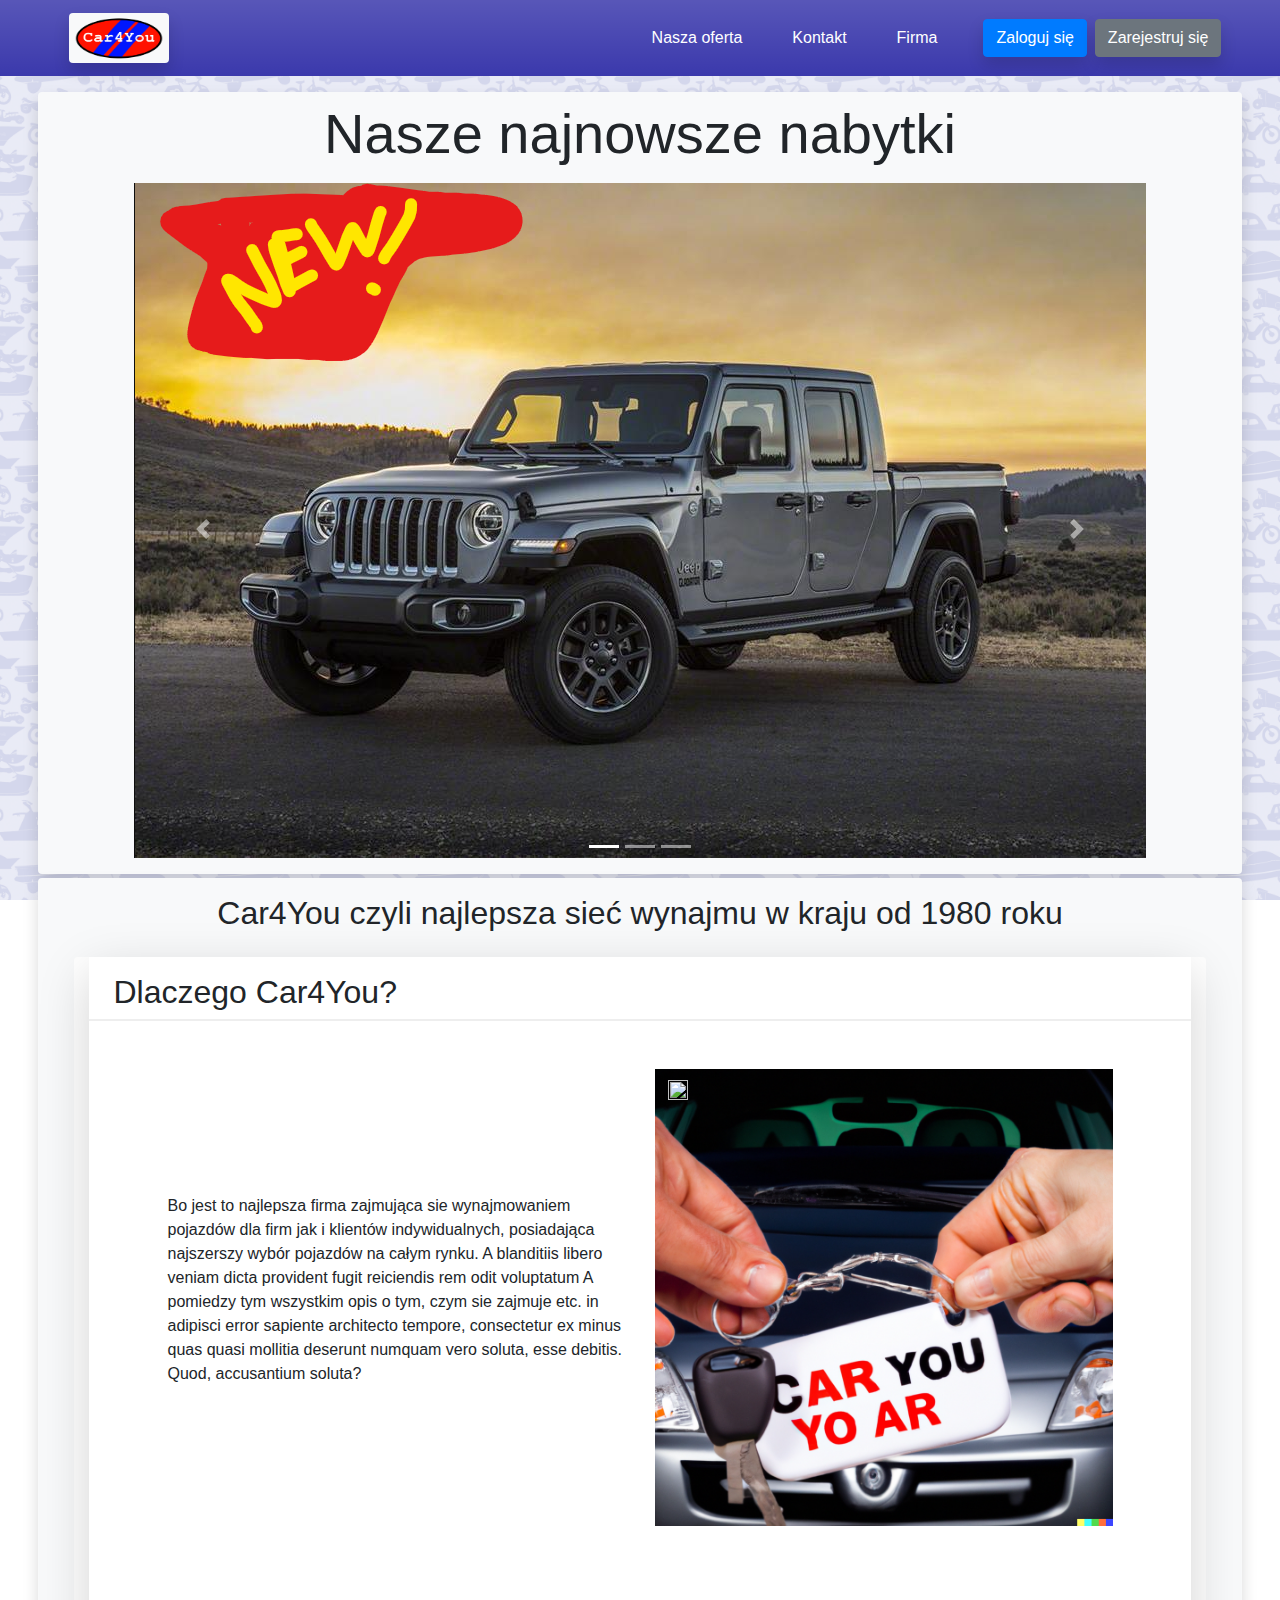
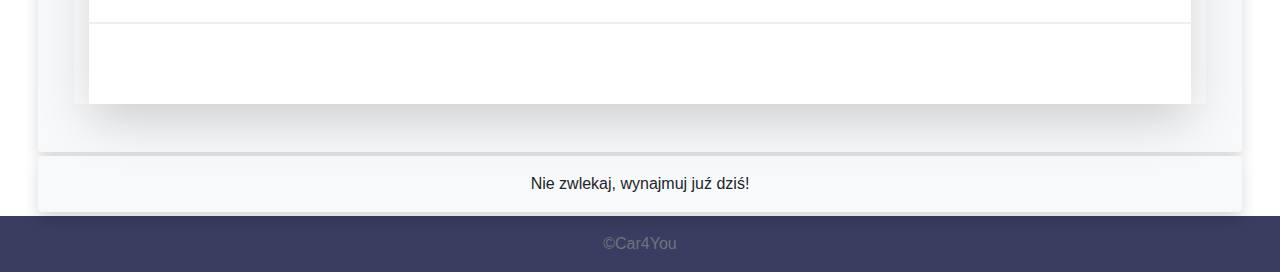
==== index.html @ dcc77df6 "Pushed the entire project from Uni server" ====
<!DOCTYPE html>
<html lang="en">

<head>
  <meta charset="UTF-8">
  <meta http-equiv="X-UA-Compatible" content="IE=edge">
  <meta name="viewport" content="width=device-width, initial-scale=1.0">
  <title> Car4You - Wypożyczalnia Pojazdów </title>
  <link rel="stylesheet" href="bootstrap-5.2.3-dist/css/bootstrap-reboot.min.css">
  <link rel="stylesheet" href="bootstrap-5.2.3-dist/js/bootstrap.js">
  <link rel="stylesheet" href="excp-styles.css">
  <link rel="stylesheet" href="https://cdn.jsdelivr.net/npm/bootstrap@4.3.1/dist/css/bootstrap.min.css" integrity="sha384-ggOyR0iXCbMQv3Xipma34MD+dH/1fQ784/j6cY/iJTQUOhcWr7x9JvoRxT2MZw1T" crossorigin="anonymous">
  <script src="https://code.jquery.com/jquery-3.3.1.slim.min.js" integrity="sha384-q8i/X+965DzO0rT7abK41JStQIAqVgRVzpbzo5smXKp4YfRvH+8abtTE1Pi6jizo" crossorigin="anonymous"></script>
  <script src="https://cdn.jsdelivr.net/npm/popper.js@1.14.7/dist/umd/popper.min.js" integrity="sha384-UO2eT0CpHqdSJQ6hJty5KVphtPhzWj9WO1clHTMGa3JDZwrnQq4sF86dIHNDz0W1" crossorigin="anonymous"></script>
  <script src="https://cdn.jsdelivr.net/npm/bootstrap@4.3.1/dist/js/bootstrap.min.js" integrity="sha384-JjSmVgyd0p3pXB1rRibZUAYoIIy6OrQ6VrjIEaFf/nJGzIxFDsf4x0xIM+B07jRM" crossorigin="anonymous"></script>
</head>

<body class="bg-img">

  <nav class="bg-gradient">
    <div class="navbar navbar-expand-lg navbar-light margin-body py-2">
      <div class="col-3 col-md-3 col-lg-3">
        <a class="navbar-brand" href="index.html">
        <img class="shadow bg-light rounded" src="Img\Logo-Projekt.png" width="100" height="50" alt="">
        </a>
      </div>
        <button class="navbar-toggler" type="button" data-toggle="collapse" data-target="#navbarSupportedContent" aria-controls="navbarSupportedContent" aria-expanded="false" aria-label="Toggle navigation">
          <span class="navbar-toggler-icon"></span>
        </button>
      <div class="collapse navbar-collapse justify-content-md-between col-12 col-md-12 d-md-flex col-lg-9  " id="navbarSupportedContent">
        <div class="col-12 row col-md-8 col-xl-9 justify-content-md-end justify-content-center">
          <a class="d-flex justify-content-center my-2 ml-md-3 mx-1 text-nowrap text-white col-12 col-sm-auto" href="oferta.html">Nasza oferta</a>
          <a class="d-flex justify-content-center my-2 ml-md-3 mx-1  text-nowrap text-white col-12 col-sm-auto" href="">Kontakt</a>
          <a class="d-flex justify-content-center my-2 ml-md-3 mr-md-3 mx-1 text-nowrap text-white col-12 col-sm-auto" href="">Firma</a>
        </div>
        <form class="col-12 d-md-flex col-md-4 col-xl-3 my-2 my-lg-0 mr-5">
          <div class="mr-md-2 mb-2 mb-md-0">
            <a class="btn btn-primary shadow text-nowrap w-100" href="login-form.html" >Zaloguj się</a>
          </div>
          <div class="">
            <a class="btn btn-secondary shadow text-nowrap w-100" href="register-form.html"  >Zarejestruj się</a>
        </form>
      </div>
    </div>
  </nav>

  <main class="margin-body">
    <div class="col justify-content-center">
        <div class="row bg-light mt-2 mb-1 mt-lg-3 shadow rounded justify-content-center">
          <div class="col-12">
            <h2 class="text-center py-2 display-4 ">Nasze najnowsze nabytki</h2>
          </div>
          <div id="carouselExampleIndicators" class="carousel slide justify-content-center" data-ride="carousel">
            <ol class="carousel-indicators">
              <li data-target="#carouselExampleIndicators" data-slide-to="0" class="active"></li>
              <li data-target="#carouselExampleIndicators" data-slide-to="1"></li>
              <li data-target="#carouselExampleIndicators" data-slide-to="2"></li>
            </ol>
            <div class="carousel-inner pb-3 px-2">
              <div class="carousel-item active">
                <img class="d-block img-fluid" src="Img\rubicon.png" alt="First slide">
              </div>
              <div class="carousel-item">
                <img class="d-block img-fluid" src="Img\sessa-marine.png" alt="Second slide">
              </div>
              <div class="carousel-item">
                <img class="d-block img-fluid" src="Img\Scania-R450.png" alt="Third slide">
              </div>
            </div>
            <a class="carousel-control-prev" href="#carouselExampleIndicators" role="button" data-slide="prev">
              <span class="carousel-control-prev-icon" aria-hidden="true"></span>
              <span class="sr-only">Previous</span>
            </a>
            <a class="carousel-control-next" href="#carouselExampleIndicators" role="button" data-slide="next">
              <span class="carousel-control-next-icon" aria-hidden="true"></span>
              <span class="sr-only">Next</span>
            </a>
          </div>

        </div>


        <div class="row bg-light mb-1 shadow rounded justify-content-center">
          <h2 class="pt-3 px-3 px-md-0">Car4You czyli najlepsza sieć wynajmu w kraju od 1980 roku</h2>
          <div class="d-flex justify-content-center">
            <div class="margin-body pt-3 w-100">
              <div class="col justify-content-center align-items-center bg-white rounded">
                <div class="container-fluid shadow-lg">
                  <div class=" row ms-4 pt-3 "> 
                    <h2 class="fs-5 pl-4 ">Dlaczego Car4You?</h2>
                  </div>
                  <!-- Pixel Sort -->
                  <div 
                    class="row bgc-g h1px justify-content-center" >
                  </div>
                  <!-- Pixel Sort -->
                    <div class="row m-lg-5 pb-5">
                      <div class="d-flex col-lg-6  align-items-center">
                        <p class="fs-4">Bo jest to najlepsza firma zajmująca sie wynajmowaniem pojazdów dla firm jak i klientów indywidualnych, posiadająca najszerszy wybór pojazdów na całym rynku.  A blanditiis libero veniam dicta provident fugit reiciendis rem odit voluptatum A pomiedzy tym wszystkim opis o tym, czym sie zajmuje etc. in adipisci error sapiente architecto tempore, consectetur ex minus quas quasi mollitia deserunt numquam vero soluta, esse debitis. Quod, accusantium soluta?</p>
                      </div>
                      <div class=" d-flex col-lg-6 justify-content-center align-items-center">
                          <div class="">
                            <div class="d-flex justify-content-end position-absolute ms-1 mt-1">
                              <button type="button" class="btn" data-toggle="modal" data-target="#ModalImg" > <img class="img-fluid pb-1" src="Img\Magnifier-dark.png" alt="" height="20px" width="20px" ></button>
                            </div>
                            <img class="img-fluid w-100"  src="Img\Giving-Keys.png" alt="JA">
                        </div>
                      </div> 
                    </div>
                    <!-- Pixel Sort -->
                    <div 
                      class="row bgc-g h1px justify-content-center" >
                    </div>
                    <!-- Pixel Sort -->
                  <div class="row m-lg-5 pb-4 pb-md-3">
                    <p class="fs-3"></p>
                  </div>
                </div>
              </div>
            </div>
          </div>
        </div>



        <div class="row d-flex bg-light mb-1 shadow rounded justify-content-center align-items-center pt-3">
          <p class=" ">Nie zwlekaj, wynajmuj juź dziś!</p>
        </div>
    </div>

  </main>

  <footer class="bgc-v">
  
    <div class="margin-body">
        <div class="row text-center align-items-center justify-content-center">
            <div class="col-lg-12 align-items-center text-center py-3 ">
                <p class="fs-4 fw-lighter text-muted mb-0 ">©Car4You </p>
            </div>
        </div>
    </div>
        
</footer>  


</body>
---- excp-styles.css ----
/*  COLORS */

.bg-gradient {
    background-color: rgb(59, 57, 172);
    background-image: var(--bs-gradient);
}

.bg-gradient-deeper {
  background-color: rgb(77, 75, 203);
  background-image: var(--bs-gradient);
}


.container {
    display: inline-flex;
    flex-direction: column; 
    align-items: center;
  
  }

  .container-row {
    display: inline-flex; 
    flex-direction: row;
    justify-content: center;
  
  }
  .container-row-1 {
    display: inline-flex; 
    flex-direction: row;
    justify-content: flex-start;
    flex-grow: 2;

  }

  .ali-end {
      display: flex;
      margin-left: 200px;
      margin-right: 200px;
      background-color: blueviolet;
  }

  .margin{
    margin-left: 200px;
    margin-right: 200px;
  }

  .col-v {
    background-color: blueviolet;
  }

  .col-g {
      background-color: gray;
  }
  
  .col-lg {
      background-color: lightgray;
  }

  .flex-item {
    background: tomato;
    padding: 5px;
    width: 100px;
    height: 100px;
    margin: 10px;
    
    line-height: 100px;
    color: white;
    font-weight: bold;
    font-size: 2em;
    text-align: center;

  }
  .flex-item-2 {
    display: inline-flex;
    background: tomato;
    padding: 5px;
    width: 100px;
    height: 100px;
    margin: 10px;
    
    line-height: 100px;
    color: white;
    font-weight: bold;
    font-size: 2em;
    text-align: center;

  }

  .flex-item-1 {
    background: tomato;
    padding: 5px;
    width: 100px;
    height: 100px;
    margin: 10px;
    flex-grow: 2;

    line-height: 100px;
    color: white;
    font-weight: bold;
    font-size: 2em;
    text-align: center;


  }

  .flex-col {
    display: flex;
    flex-direction: column;
  }

  .flex-bas{
    flex-basis: 30%;
  }

  .hei {
      height: 600px;
  }

  .ali-str {
      align-items: stretch;
  }

  .or1 {
      order: 1;
  }

  .or2 {
      order: 2;
  }

  .or3 {
      order: 3;
  }

  .footer {
      display: flex;
      flex-direction: row;
      justify-content: center;
  }

  .center {
      text-align: center;
      text-shadow: lightskyblue;
      align-self: center;
      margin-left: 40px;
      margin-right: 40px;
      justify-content: center;
  }

          /* COLORS */
  .bgc-v {
    background-color: rgb(58, 61, 95);
  }

  .bgc-g {
      background-color: rgb(238, 238, 238);
  }
  
  .bgc-lg {
      background-color: rgb(248, 248, 248);
  }

  

        /*  TEXT  */

  .text-w {
    color: white;
    font-size: 15px;
  }

  
  .test {
    transition: .4s;
  }
  .test:hover {
    transition: .4s;
    background-color: rgba(3, 169, 244, 0.7) ;
  }
  
  ul {
    list-style: none;
    padding-left: 0;
  }
  
  
  .z-1 {
    z-index: -1;
  }
  
  
  .cus-foot {
    height: 75px;
  }
  
  /* BACKGROUND-IMG */
  .bg-img {
    background-image: url("Img/Background-3.png") ;
    background-repeat: repeat;
    background-position: center top;
    background-attachment:fixed;
    background-size: 200px;
  } 

  /* BODY-MARGINS */
  .margin-body {
    margin-left: 3%;
    margin-right: 3%;
  }

  .padding-body{
    padding-left: 20%;
    padding-right: 20%;
  }

  .f-basis {
    flex-basis: 100%;
  }
  /* TESTTSETESTSETESTSETESTEST */

  /* SPACER-ROW */

  .h1px {
    height: 2px;
  }

  /* SPACER-COL */

  .w1px {
    width: 2px;
  }

/* SPECIAL PADDING ! */

  .hb-extra {
    height: 781px;
  }

  /* VECRTICAL CENTER */
  .vertical-center {
    min-height: 100%;  /* Fallback for browsers do NOT support vh unit */
    min-height: 100vh; /* These two lines are counted as one :-)       */
  
    display: flex;
    align-items: center;
  }
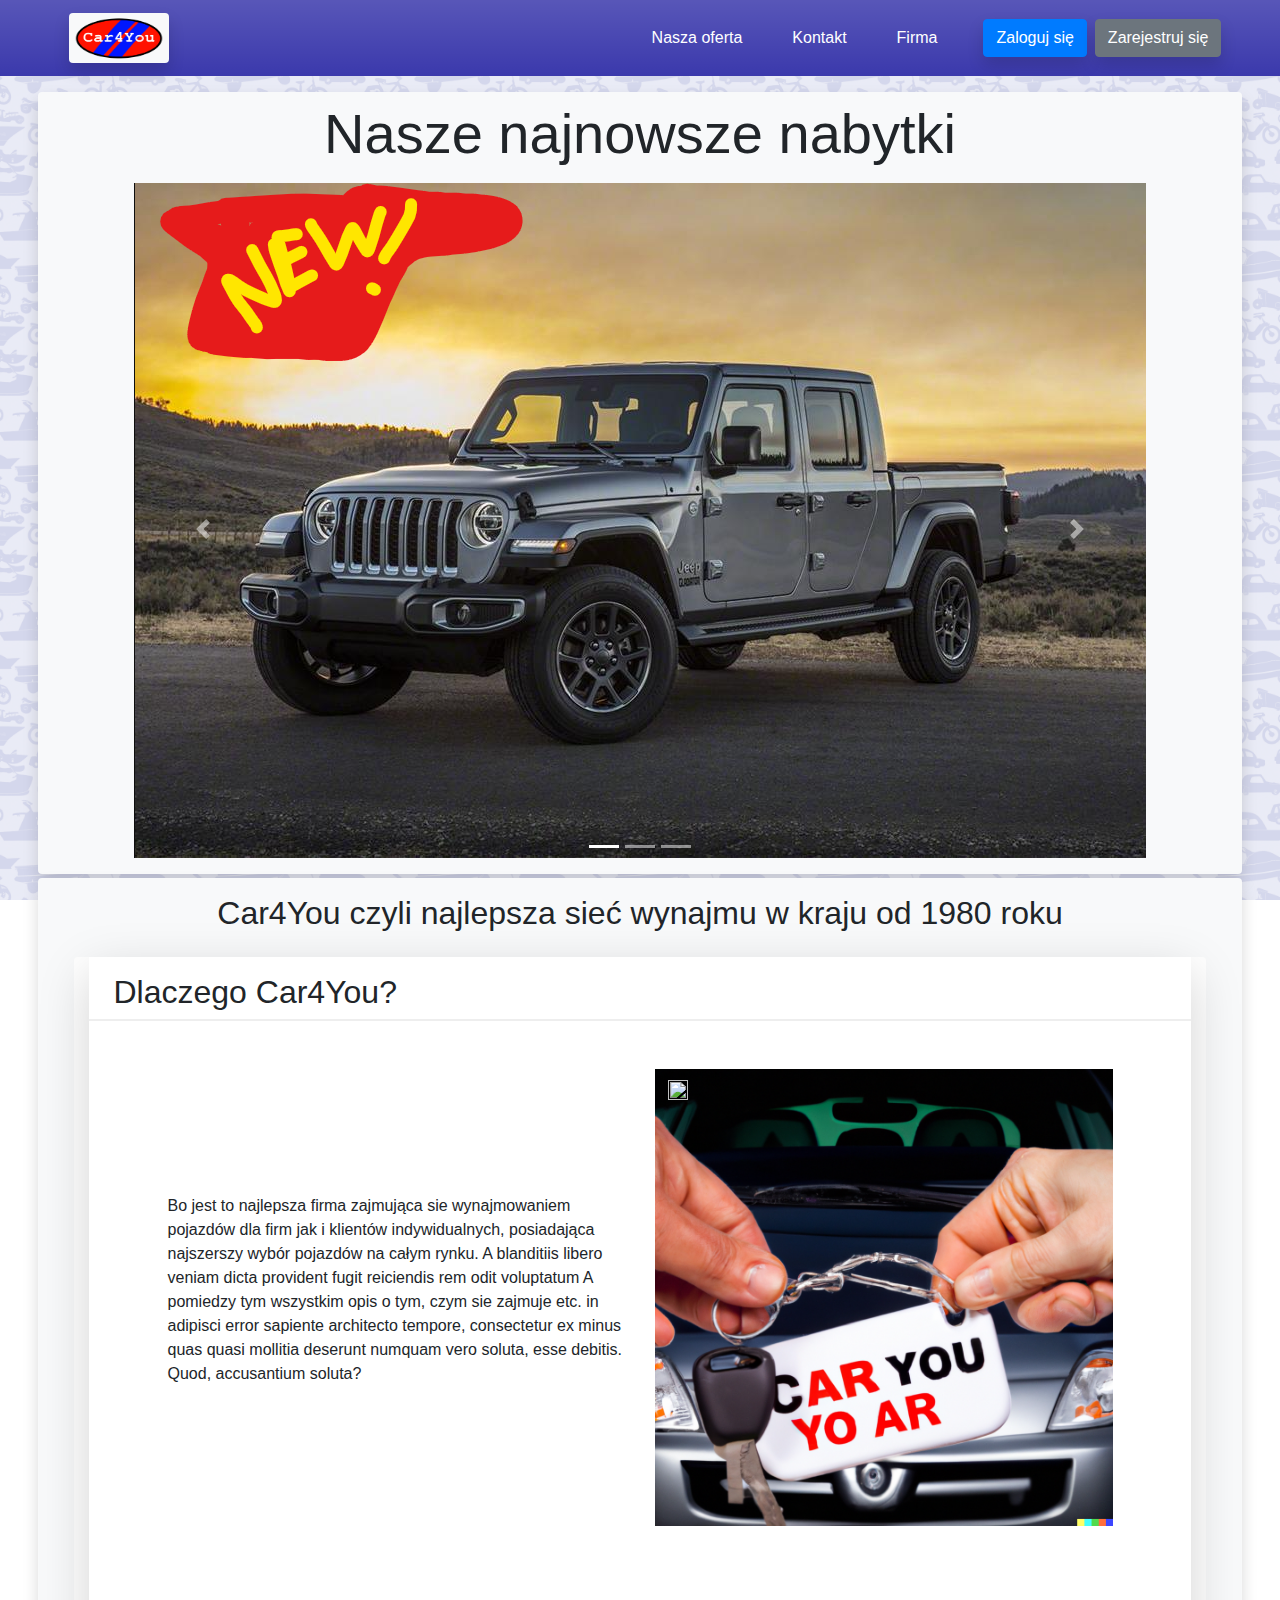
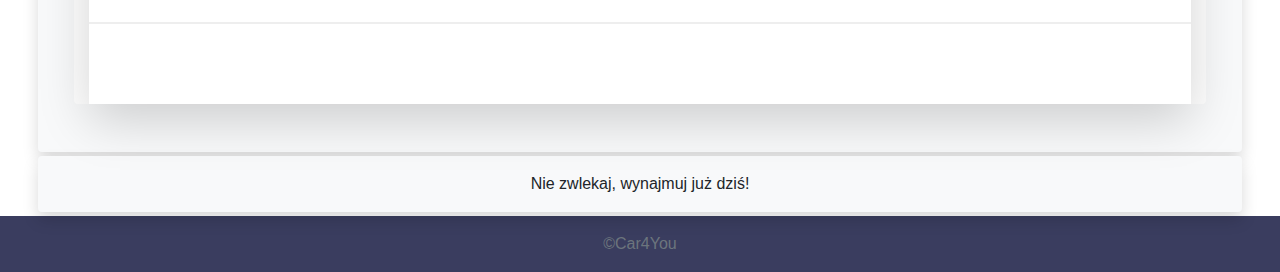
==== commit b77d99a4: "Fixed some small issues" ====
--- a/index.html
+++ b/index.html
@@ -124,7 +124,7 @@
 
 
         <div class="row d-flex bg-light mb-1 shadow rounded justify-content-center align-items-center pt-3">
-          <p class=" ">Nie zwlekaj, wynajmuj juź dziś!</p>
+          <p class=" ">Nie zwlekaj, wynajmuj już dziś!</p>
         </div>
     </div>
 
